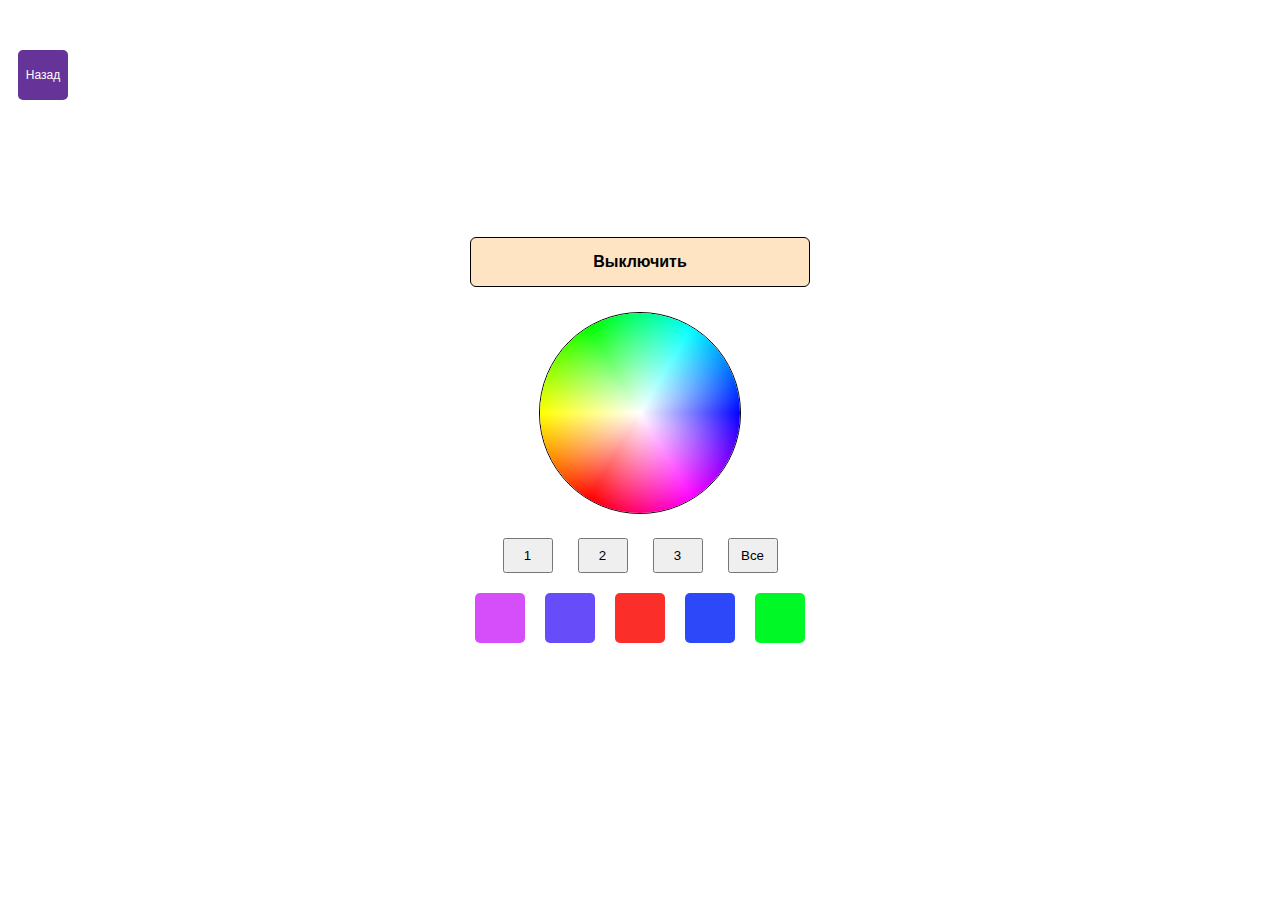
==== polka.html @ 7203bac7 "push" ====
<!DOCTYPE html>
<html lang="en">
<head>
  <meta charset="UTF-8">
  <meta name="viewport" content="width=device-width, initial-scale=1.0">
  <title>Home Led</title>
  <link rel="stylesheet" href="style.css">
</head>
<body>
  <button class="back">
    Назад
  </button>
  <button class="turnOff">
    Выключить
  </button>
  <div class="colorwheel">
    <canvas id="canvas"></canvas>
  </div>
  <div class="numeral">
    <button class="first">1</button>
    <button class="second">2</button>
    <button class="third">3</button>
    <button class="all">Все</button>
  </div>
  <div class="colors">
    <button class='btn1'></button>
    <button class='btn2'></button>
    <button class='btn3'></button>
    <button class='btn4'></button>
    <button class='btn5'></button>
  </div>
  <script src="./polka.js"></script>
</body>
</html>
---- style.css ----
body{
  height: 100vh;
  margin: 0;
  display: flex;
  align-items: center;
  justify-content: center;
  flex-direction: column;
}

.choose{
  display: flex;
  align-items: center;
  justify-content: center;
  flex-direction: column;
  gap: 25px;
}

.choose button{
  width: 250px;
  height: 50px;
  border-radius: 6px;
  border: 1px solid black;
  background: sandybrown;
  font-size: 14px;
  font-weight: bold;
}

.back{
  position: absolute;
  top: 50px;
  left: 18px;
  width: 50px;
  height: 50px;
  font-size: 12px;
  background: rebeccapurple;
  border-radius: 5px;
  border: none;
  color: white;
}

.turnOff{
  width: 340px;
  height: 50px;
  background: bisque;
  font-family: Arial, Helvetica, sans-serif;
  font-size: 16px;
  font-weight: bold;
  border-radius: 6px;
  border: 1px solid black;
  margin-bottom: 25px;
}

#canvas {
  width: auto;
  height: auto;
  border: 1px solid #000;
  border-radius: 50%;
  cursor: crosshair;
}

.colors{
  display: flex;
  align-items: center;
  gap: 20px;
  margin: 20px 0;
}

.numeral{
  margin-top: 20px;
  display: flex;
  align-items: center;
  gap: 25px;
}

.numeral button{
  width: 50px;
  height: 35px;
}

.colors button{
  width: 50px;
  height: 50px;
  border: 0;
  border-radius: 5px;
}

.colors button:nth-child(1){
  background: rgb(214, 77, 250);
}

.colors button:nth-child(2){
  background: rgb(103, 77, 250);
}

.colors button:nth-child(3){
  background: rgb(251, 46, 41);
}

.colors button:nth-child(4){
  background: rgb(45, 72, 249);
}

.colors button:nth-child(5){
  background: rgb(0, 249, 38);
}

.colors button.active{
  border: 2px solid black;
}
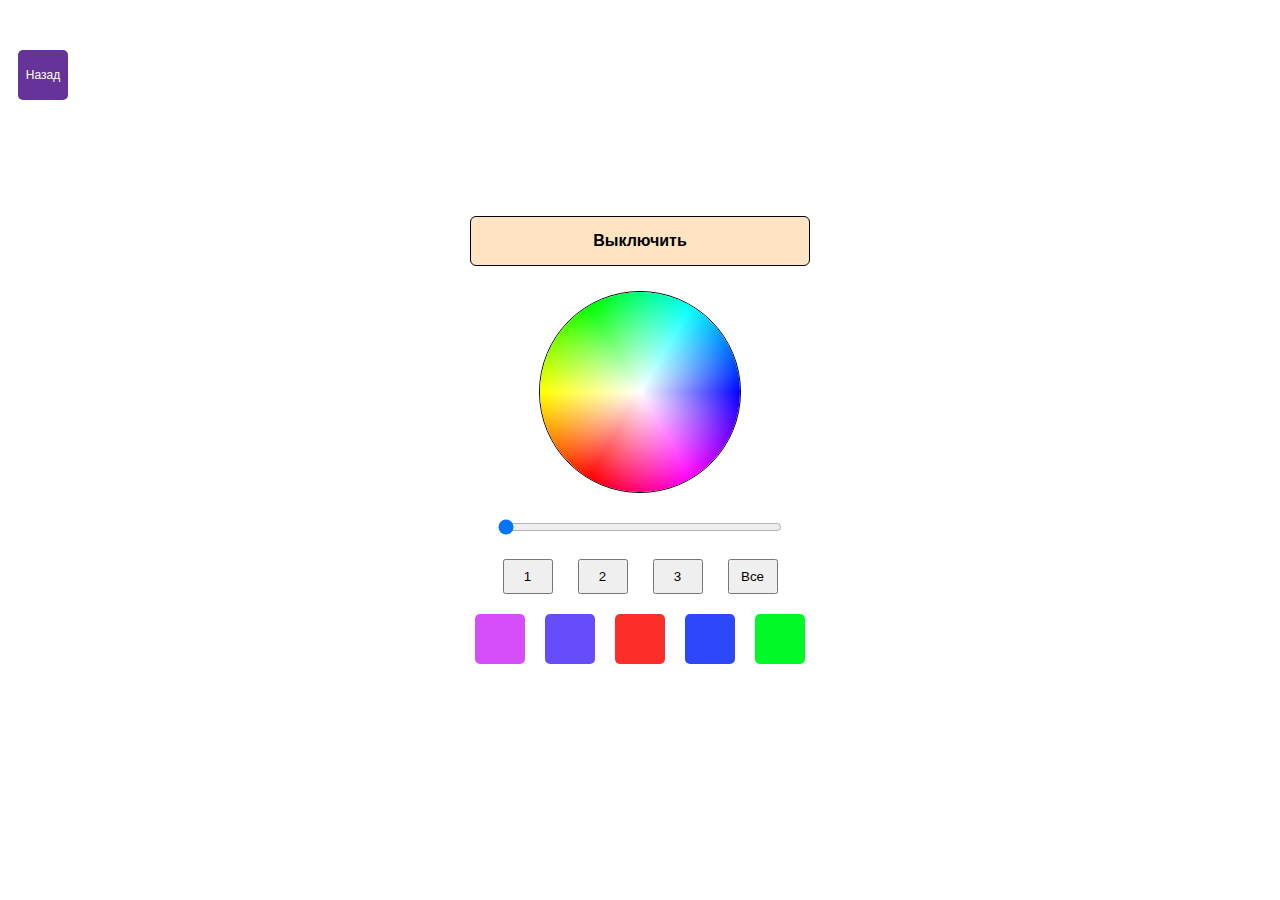
==== commit b658bfd5: "push" ====
--- a/polka.html
+++ b/polka.html
@@ -3,7 +3,7 @@
 <head>
   <meta charset="UTF-8">
   <meta name="viewport" content="width=device-width, initial-scale=1.0">
-  <title>Home Led</title>
+  <title>Подсветка полки</title>
   <link rel="stylesheet" href="style.css">
 </head>
 <body>
@@ -15,6 +15,15 @@
   </button>
   <div class="colorwheel">
     <canvas id="canvas"></canvas>
+  </div>
+  <div class="brightness">
+    <input 
+      type="range"
+      class="brightness__input"
+      max="255"
+      min="50"
+      value="50"
+    >
   </div>
   <div class="numeral">
     <button class="first">1</button>
--- a/style.css
+++ b/style.css
@@ -58,6 +58,14 @@
   cursor: crosshair;
 }
 
+.brightness{
+  margin-top: 20px;
+}
+
+.brightness input{
+  width: 284px;
+}
+
 .colors{
   display: flex;
   align-items: center;
